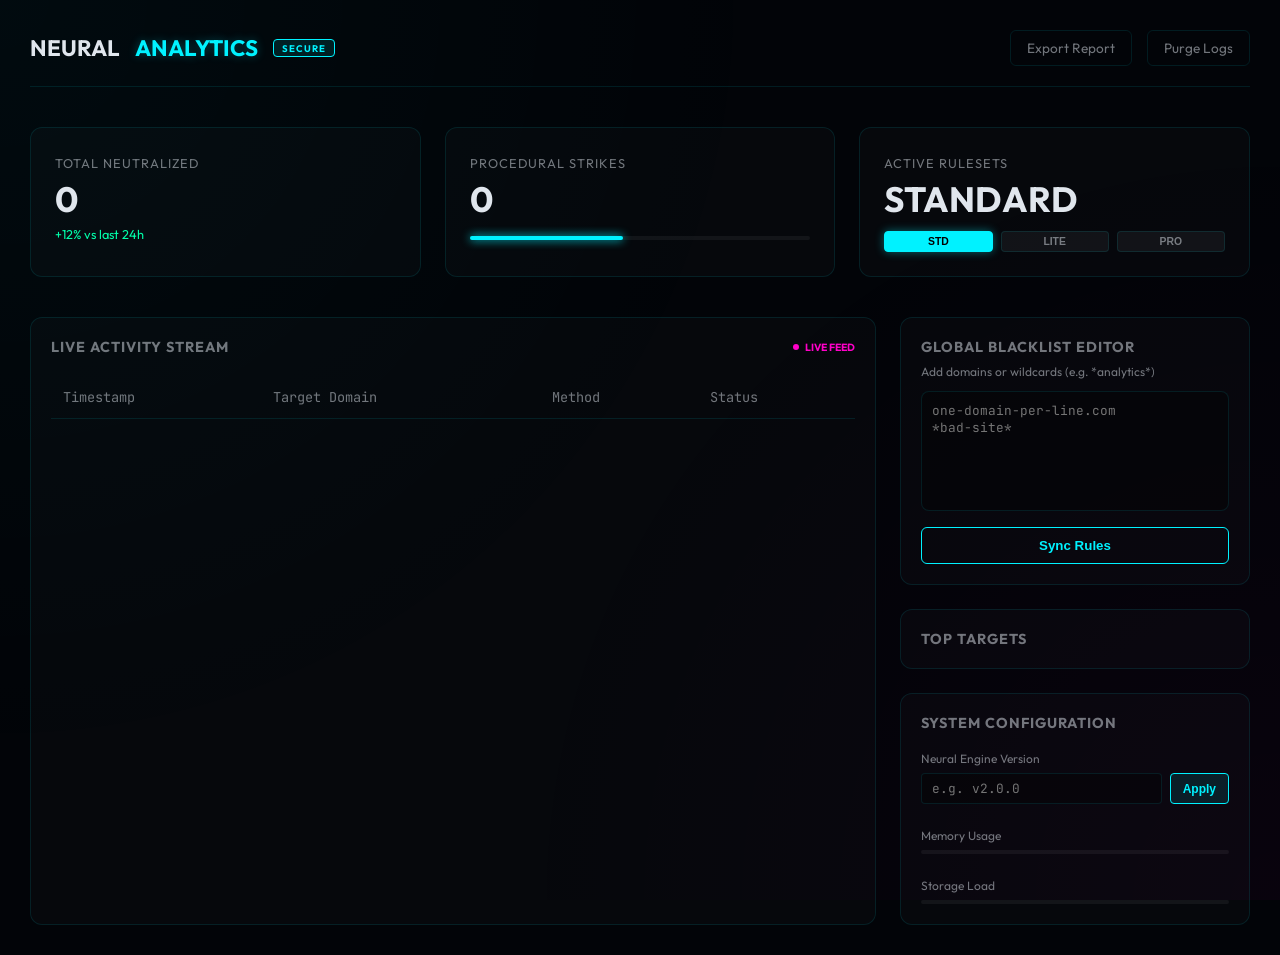
==== admin/admin.html @ ff99dce6 "Add files via upload" ====
<!DOCTYPE html>
<html lang="en">

<head>
    <meta charset="UTF-8">
    <meta name="viewport" content="width=device-width, initial-scale=1.0">
    <title>Neural Analytics | Command Center</title>
    <link rel="stylesheet" href="admin.css">
    <link href="https://fonts.googleapis.com/css2?family=Outfit:wght@300;400;600;700&family=JetBrains+Mono&display=swap"
        rel="stylesheet">
</head>

<body>
    <div class="neural-bg"></div>
    <div class="container">
        <header>
            <div class="logo">
                <span class="neural">NEURAL</span><span class="analytics">ANALYTICS</span>
                <span class="status-badge">SECURE</span>
            </div>
            <nav>
                <button id="export-btn" class="nav-btn">Export Report</button>
                <button id="clear-logs-btn" class="nav-btn danger">Purge Logs</button>
            </nav>
        </header>

        <section class="overview-grid">
            <div class="stat-card">
                <label>Total Neutralized</label>
                <div class="value" id="total-count">0</div>
                <div class="trend positive">+12% vs last 24h</div>
            </div>
            <div class="stat-card">
                <label>Procedural Strikes</label>
                <div class="value" id="procedural-count">0</div>
                <div class="progress-bar">
                    <div class="fill" id="procedural-percent" style="width: 45%;"></div>
                </div>
            </div>
            <div class="stat-card">
                <label>Active Rulesets</label>
                <div class="value" id="active-tier">STANDARD</div>
                <div class="version-controls">
                    <button class="tier-btn active" data-tier="standard">STD</button>
                    <button class="tier-btn" data-tier="lite">LITE</button>
                    <button class="tier-btn" data-tier="pro">PRO</button>
                </div>
            </div>
        </section>

        <section class="main-content">
            <div class="card log-section">
                <div class="card-header">
                    <h3>Live Activity Stream</h3>
                    <div class="live-indicator">LIVE FEED</div>
                </div>
                <div class="log-table-wrapper">
                    <table id="log-table">
                        <thead>
                            <tr>
                                <th>Timestamp</th>
                                <th>Target Domain</th>
                                <th>Method</th>
                                <th>Status</th>
                            </tr>
                        </thead>
                        <tbody id="log-body">
                            <!-- Logs will be injected here -->
                        </tbody>
                    </table>
                </div>
            </div>

            <div class="side-panel">
                <div class="card blacklist-management">
                    <h3>Global Blacklist Editor</h3>
                    <p class="card-desc">Add domains or wildcards (e.g. *analytics*)</p>
                    <textarea id="global-blacklist-input"
                        placeholder="one-domain-per-line.com&#10;*bad-site*"></textarea>
                    <button id="sync-blacklist-btn" class="secondary-btn">Sync Rules</button>
                </div>

                <div class="card top-targets">
                    <h3>Top Targets</h3>
                    <ul id="target-list" class="target-list">
                        <!-- Top domains list -->
                    </ul>
                </div>

                <div class="card system-health">
                    <h3>System Configuration</h3>
                    <div class="version-override">
                        <span>Neural Engine Version</span>
                        <div class="input-group">
                            <input type="text" id="system-version-input" placeholder="e.g. v2.0.0">
                            <button id="apply-version-btn">Apply</button>
                        </div>
                    </div>

                    <div class="usage-metric">
                        <span>Memory Usage</span>
                        <div class="mini-bar">
                            <div class="fill" style="width: 15%;"></div>
                        </div>
                    </div>
                    <div class="usage-metric">
                        <span>Storage Load</span>
                        <div class="mini-bar">
                            <div class="fill" style="width: 32%;"></div>
                        </div>
                    </div>
                </div>
            </div>
        </section>
    </div>
    <script src="admin.js"></script>
</body>

</html>
---- admin/admin.css ----
:root {
    --bg-color: #020408;
    --card-bg: rgba(255, 255, 255, 0.02);
    --border-color: rgba(0, 242, 255, 0.1);
    --accent-cyan: #00f2ff;
    --accent-magenta: #ff00c8;
    --text-primary: #e0e6ed;
    --text-secondary: rgba(224, 230, 237, 0.5);
    --font-main: 'Outfit', sans-serif;
    --font-mono: 'JetBrains Mono', monospace;
}

* {
    margin: 0;
    padding: 0;
    box-sizing: border-box;
}

body {
    background-color: var(--bg-color);
    color: var(--text-primary);
    font-family: var(--font-main);
    min-height: 100vh;
    overflow-x: hidden;
}

.neural-bg {
    position: fixed;
    top: 0;
    left: 0;
    width: 100%;
    height: 100%;
    background:
        radial-gradient(circle at 0% 0%, rgba(0, 242, 255, 0.03) 0%, transparent 50%),
        radial-gradient(circle at 100% 100%, rgba(255, 0, 200, 0.03) 0%, transparent 50%);
    z-index: -1;
}

.container {
    max-width: 1400px;
    margin: 0 auto;
    padding: 30px;
}

header {
    display: flex;
    justify-content: space-between;
    align-items: center;
    margin-bottom: 40px;
    padding-bottom: 20px;
    border-bottom: 1px solid var(--border-color);
}

.logo {
    display: flex;
    align-items: center;
    gap: 15px;
    font-size: 1.4rem;
    font-weight: 700;
}

.analytics {
    color: var(--accent-cyan);
    text-shadow: 0 0 10px rgba(0, 242, 255, 0.3);
}

.status-badge {
    background: rgba(0, 242, 255, 0.1);
    color: var(--accent-cyan);
    font-size: 0.6rem;
    padding: 2px 8px;
    border-radius: 4px;
    border: 1px solid var(--accent-cyan);
    letter-spacing: 1px;
}

nav {
    display: flex;
    gap: 15px;
}

.nav-btn {
    background: transparent;
    border: 1px solid var(--border-color);
    color: var(--text-secondary);
    padding: 8px 16px;
    border-radius: 6px;
    font-family: inherit;
    font-size: 0.85rem;
    cursor: pointer;
    transition: all 0.3s;
}

.nav-btn:hover {
    border-color: var(--accent-cyan);
    color: white;
}

.nav-btn.danger:hover {
    border-color: var(--accent-magenta);
    background: rgba(255, 0, 200, 0.1);
}

/* Stats Grid */
.overview-grid {
    display: grid;
    grid-template-columns: repeat(3, 1fr);
    gap: 24px;
    margin-bottom: 40px;
}

.stat-card {
    background: var(--card-bg);
    border: 1px solid var(--border-color);
    padding: 24px;
    border-radius: 12px;
}

.stat-card label {
    font-size: 0.8rem;
    color: var(--text-secondary);
    text-transform: uppercase;
    letter-spacing: 1px;
}

.stat-card .value {
    font-size: 2.2rem;
    font-weight: 700;
    margin: 5px 0;
}

.version-controls {
    display: flex;
    gap: 8px;
    margin-top: 10px;
}

.tier-btn {
    flex: 1;
    background: rgba(255, 255, 255, 0.05);
    border: 1px solid var(--border-color);
    color: var(--text-secondary);
    padding: 4px;
    font-size: 0.65rem;
    border-radius: 4px;
    cursor: pointer;
    font-weight: 600;
    transition: all 0.2s;
}

.tier-btn.active {
    background: var(--accent-cyan);
    color: #000;
    border-color: var(--accent-cyan);
    box-shadow: 0 0 10px rgba(0, 242, 255, 0.4);
}

.status-text {
    font-size: 0.75rem;
    color: #00ffaa;
    margin-top: 5px;
}

.trend {
    font-size: 0.8rem;
}

.positive {
    color: #00ffaa;
}

.progress-bar {
    width: 100%;
    height: 4px;
    background: rgba(255, 255, 255, 0.05);
    border-radius: 2px;
    margin-top: 15px;
}

.progress-bar .fill {
    height: 100%;
    background: var(--accent-cyan);
    border-radius: 2px;
    box-shadow: 0 0 10px var(--accent-cyan);
}

/* Main Layout */
.main-content {
    display: grid;
    grid-template-columns: 1fr 350px;
    gap: 24px;
}

.card {
    background: var(--card-bg);
    border: 1px solid var(--border-color);
    border-radius: 12px;
    padding: 20px;
}

.card-desc {
    font-size: 0.75rem;
    color: var(--text-secondary);
    margin: 8px 0 12px 0;
}

#global-blacklist-input {
    width: 100%;
    height: 120px;
    background: rgba(0, 0, 0, 0.3);
    border: 1px solid var(--border-color);
    border-radius: 8px;
    padding: 10px;
    color: var(--font-mono);
    font-size: 0.8rem;
    resize: none;
    margin-bottom: 12px;
    font-family: var(--font-mono);
}

#global-blacklist-input:focus {
    outline: none;
    border-color: var(--accent-cyan);
}

.secondary-btn {
    width: 100%;
    background: transparent;
    border: 1px solid var(--accent-cyan);
    color: var(--accent-cyan);
    padding: 10px;
    border-radius: 6px;
    font-weight: 600;
    cursor: pointer;
    transition: all 0.2s;
}

.secondary-btn:hover {
    background: var(--accent-cyan);
    color: #000;
}

.card-header {
    display: flex;
    justify-content: space-between;
    align-items: center;
    margin-bottom: 20px;
}

h3 {
    font-size: 0.9rem;
    text-transform: uppercase;
    letter-spacing: 1px;
    color: var(--text-secondary);
}

.live-indicator {
    color: var(--accent-magenta);
    font-size: 0.65rem;
    font-weight: 700;
    display: flex;
    align-items: center;
    gap: 6px;
}

.live-indicator::before {
    content: '';
    width: 6px;
    height: 6px;
    background: var(--accent-magenta);
    border-radius: 50%;
    animation: blink 1.5s infinite;
}

@keyframes blink {

    0%,
    100% {
        opacity: 1;
    }

    50% {
        opacity: 0.2;
    }
}

/* Log Table */
.log-table-wrapper {
    max-height: 500px;
    overflow-y: auto;
}

table {
    width: 100%;
    border-collapse: collapse;
    font-family: var(--font-mono);
    font-size: 0.85rem;
}

th {
    text-align: left;
    color: var(--text-secondary);
    padding: 12px;
    font-weight: 400;
    border-bottom: 1px solid var(--border-color);
}

td {
    padding: 12px;
    border-bottom: 1px solid rgba(255, 255, 255, 0.02);
}

tr:hover td {
    background: rgba(255, 255, 255, 0.02);
}

.method-badge {
    padding: 2px 6px;
    border-radius: 4px;
    font-size: 0.7rem;
}

.method-network {
    background: rgba(0, 242, 255, 0.1);
    color: var(--accent-cyan);
}

.method-procedural {
    background: rgba(255, 0, 200, 0.1);
    color: var(--accent-magenta);
}

/* Side Panel */
.side-panel {
    display: flex;
    flex-direction: column;
    gap: 24px;
}

.target-list {
    list-style: none;
}

.target-list li {
    display: flex;
    justify-content: space-between;
    padding: 10px 0;
    border-bottom: 1px solid rgba(255, 255, 255, 0.02);
    font-size: 0.9rem;
}

.version-override {
    margin-top: 15px;
}

.version-override span {
    font-size: 0.75rem;
    color: var(--text-secondary);
}

.version-override .input-group {
    display: flex;
    gap: 8px;
    margin-top: 6px;
}

#system-version-input {
    flex: 1;
    background: rgba(0, 0, 0, 0.3);
    border: 1px solid var(--border-color);
    border-radius: 4px;
    padding: 6px 10px;
    color: white;
    font-family: var(--font-mono);
    font-size: 0.8rem;
}

#apply-version-btn {
    background: rgba(0, 242, 255, 0.1);
    border: 1px solid var(--accent-cyan);
    color: var(--accent-cyan);
    padding: 4px 12px;
    border-radius: 4px;
    font-size: 0.75rem;
    cursor: pointer;
    font-weight: 600;
}

#apply-version-btn:hover {
    background: var(--accent-cyan);
    color: black;
}

.usage-metric {
    margin-top: 20px;
}

.usage-metric span {
    font-size: 0.75rem;
    color: var(--text-secondary);
}

.mini-bar {
    width: 100%;
    height: 4px;
    background: rgba(255, 255, 255, 0.05);
    border-radius: 2px;
    margin-top: 6px;
}

/* Custom Scrollbar */
::-webkit-scrollbar {
    width: 6px;
}

::-webkit-scrollbar-track {
    background: transparent;
}

::-webkit-scrollbar-thumb {
    background: var(--border-color);
    border-radius: 10px;
}

::-webkit-scrollbar-thumb:hover {
    background: var(--accent-cyan);
}
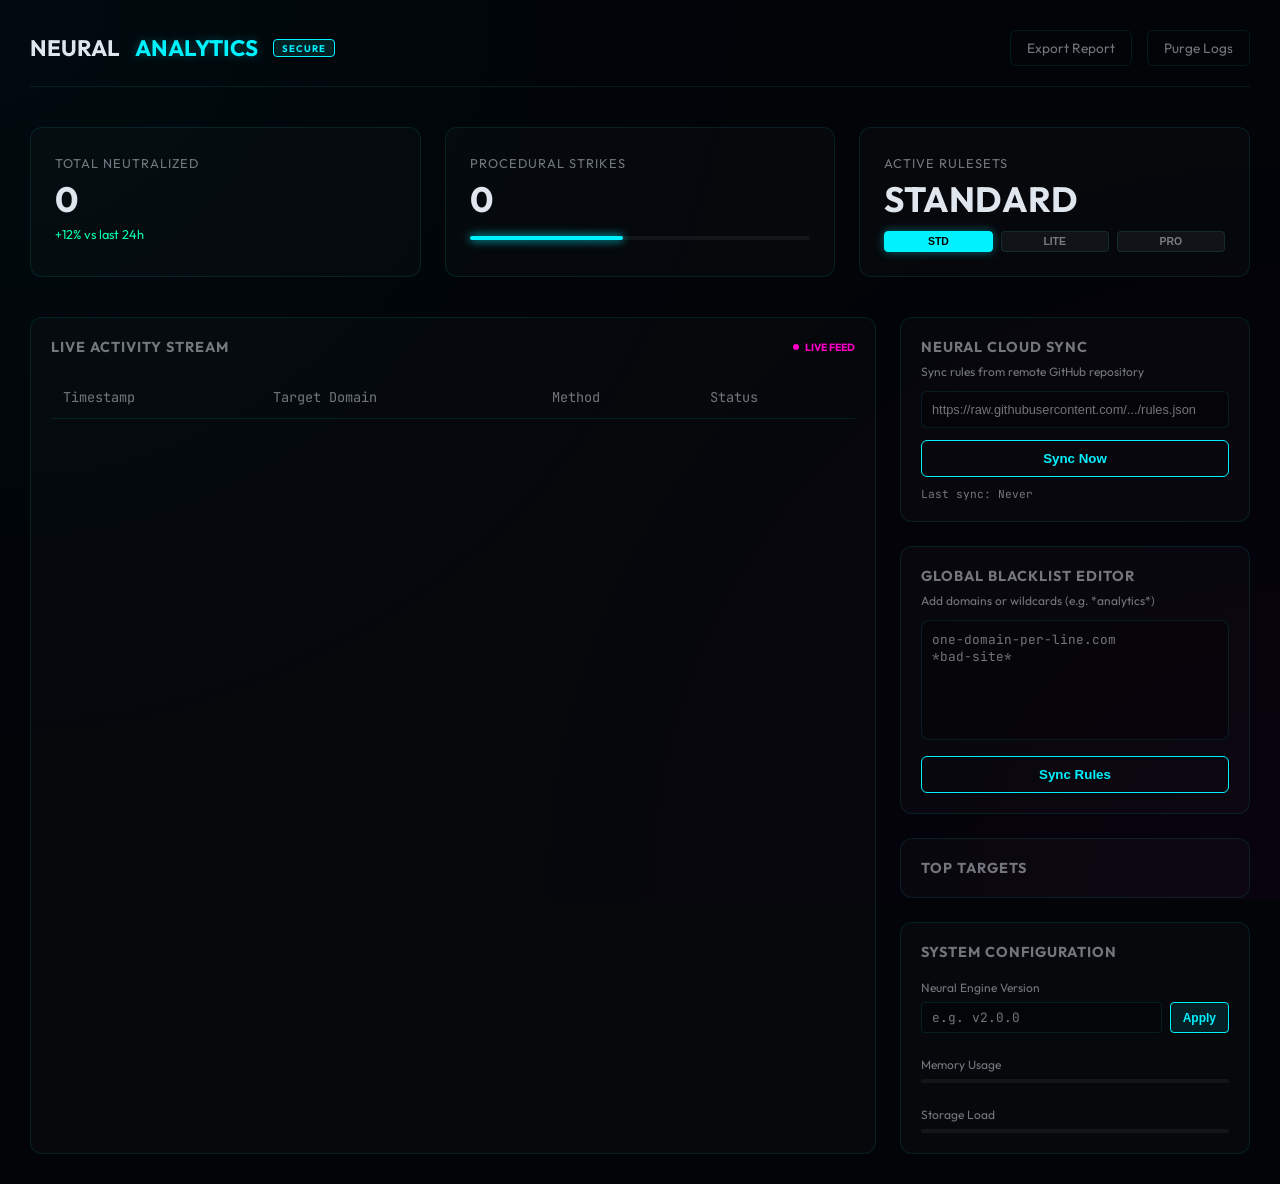
==== commit 28f7abb3: "Add files via upload" ====
--- a/admin/admin.html
+++ b/admin/admin.html
@@ -72,6 +72,15 @@
             </div>
 
             <div class="side-panel">
+                <div class="card cloud-sync">
+                    <h3>Neural Cloud Sync</h3>
+                    <p class="card-desc">Sync rules from remote GitHub repository</p>
+                    <input type="text" id="cloud-url-input"
+                        placeholder="https://raw.githubusercontent.com/.../rules.json">
+                    <button id="sync-cloud-btn" class="secondary-btn">Sync Now</button>
+                    <div id="sync-status" class="sync-status">Last sync: Never</div>
+                </div>
+
                 <div class="card blacklist-management">
                     <h3>Global Blacklist Editor</h3>
                     <p class="card-desc">Add domains or wildcards (e.g. *analytics*)</p>
--- a/admin/admin.css
+++ b/admin/admin.css
@@ -191,6 +191,29 @@
     gap: 24px;
 }
 
+#cloud-url-input {
+    width: 100%;
+    background: rgba(0, 0, 0, 0.3);
+    border: 1px solid var(--border-color);
+    border-radius: 6px;
+    padding: 10px;
+    color: white;
+    font-size: 0.8rem;
+    margin-bottom: 12px;
+}
+
+#cloud-url-input:focus {
+    outline: none;
+    border-color: var(--accent-cyan);
+}
+
+.sync-status {
+    font-size: 0.7rem;
+    color: var(--text-secondary);
+    margin-top: 10px;
+    font-family: var(--font-mono);
+}
+
 .card {
     background: var(--card-bg);
     border: 1px solid var(--border-color);
